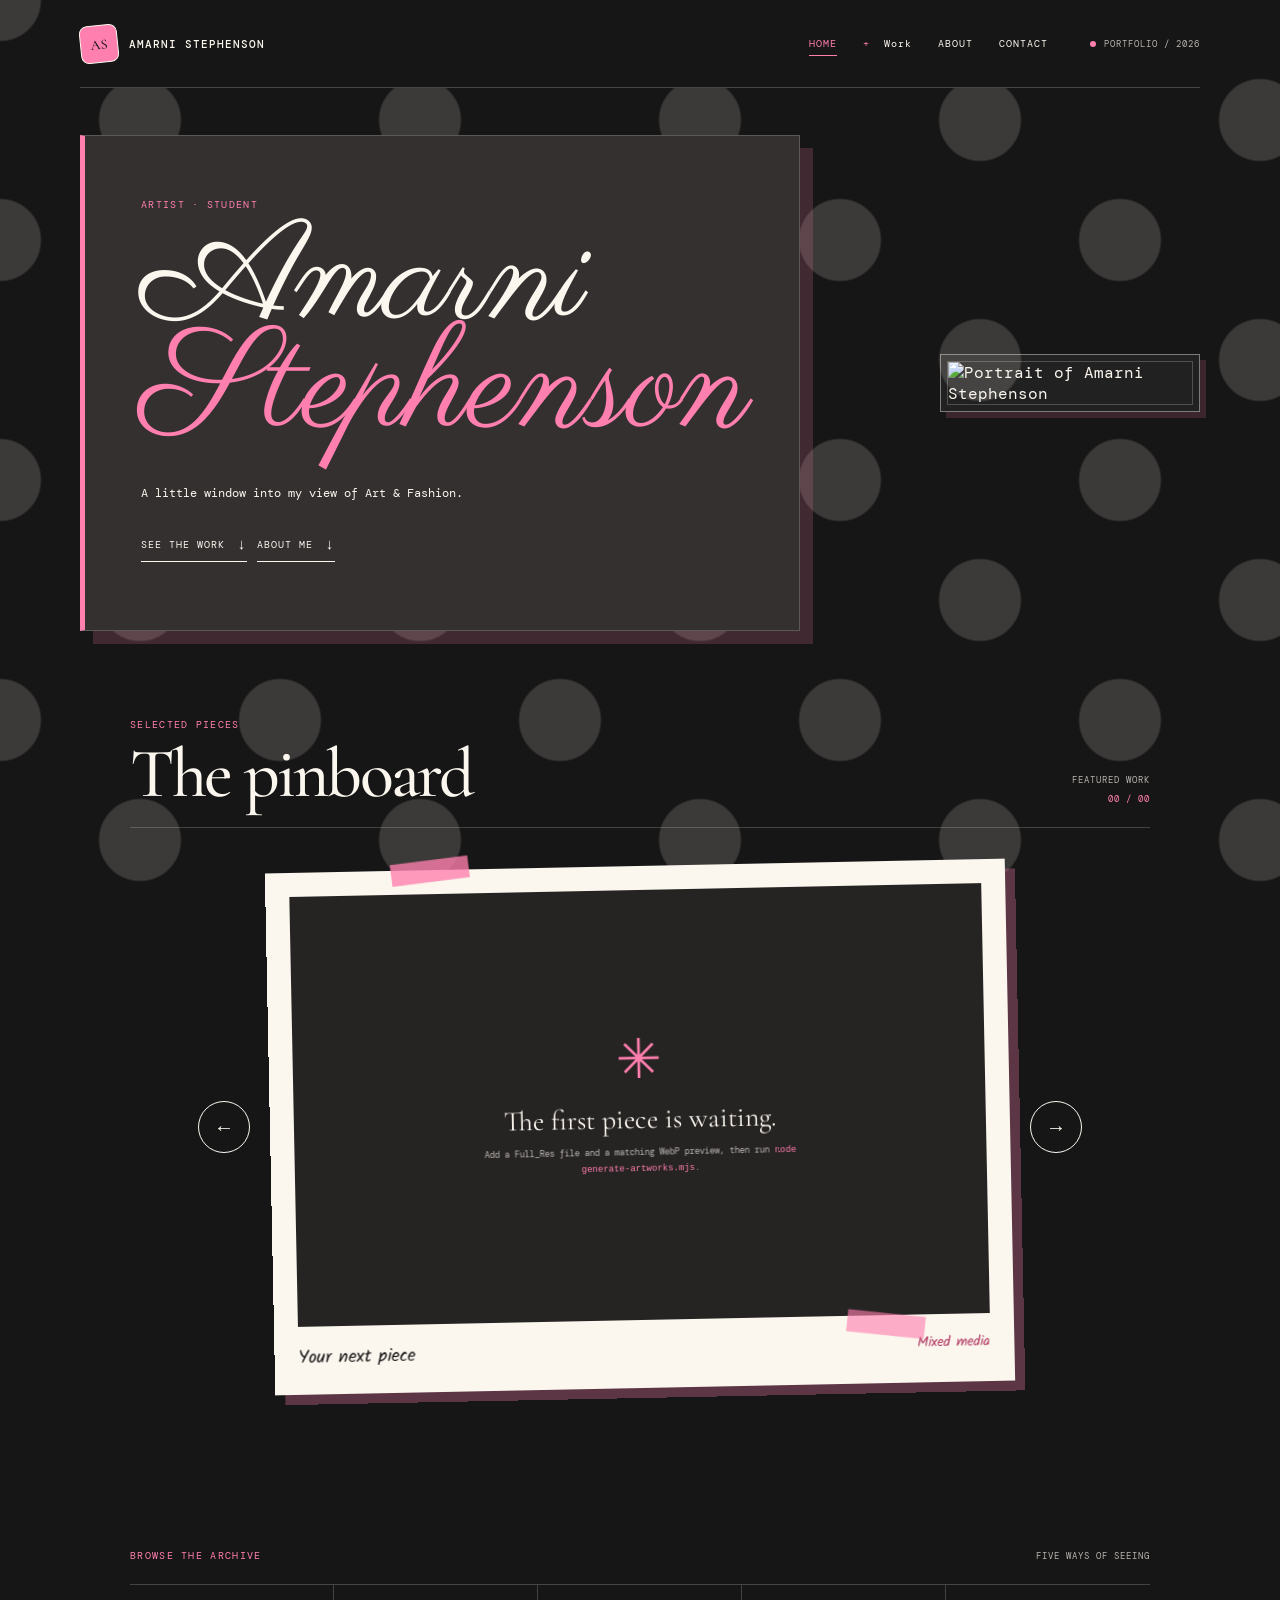
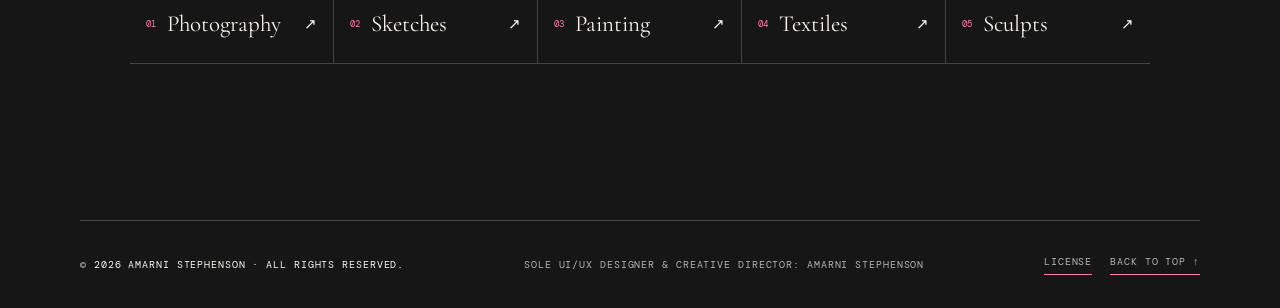
==== index.html @ f70d3f5b "Add files via upload" ====
<!doctype html>
<html lang="en">
  <head>
    <meta charset="utf-8" />
    <meta name="viewport" content="width=device-width, initial-scale=1" />
    <meta name="author" content="Amarni Stephenson" />
    <meta name="copyright" content="Copyright 2026 Amarni Stephenson. All rights reserved." />
    <meta name="rights" content="All artwork, UI/UX design, and creative direction are protected." />
    <meta
      name="description"
      content="The portfolio of Amarni Stephenson — art, fashion, and found details."
    />
    <title>Marnies Art | Portfolio</title>
    <link rel="preconnect" href="https://fonts.googleapis.com" />
    <link rel="preconnect" href="https://fonts.gstatic.com" crossorigin />
    <link rel="stylesheet" href="index.css" />
  </head>

  <body id="top">
    <!-- Keep the header the same across pages so the site never feels lost. -->
    <header class="site-header">
      <a class="brand" href="index.html" aria-label="Amarni Stephenson home">
        <span class="brand-mark" aria-hidden="true">AS</span>
        <span class="brand-name">Amarni Stephenson</span>
      </a>

      <nav class="main-nav" aria-label="Primary navigation">
        <div class="nav-primary">
          <a class="is-current" href="index.html">Home</a>
          <button
            class="work-trigger"
            type="button"
            aria-expanded="false"
            aria-controls="work-links"
          >
            Work
          </button>
          <a href="about.html">About</a>
          <a href="contact.html">Contact</a>
        </div>
        <div class="work-dropdown" id="work-links" hidden>
          <a href="photography.html">Photography</a>
          <a href="sketches.html">Sketches</a>
          <a href="painting.html">Painting</a>
          <a href="textiles.html">Textiles</a>
          <a href="sculpts.html">Sculpts</a>
        </div>
      </nav>

      <span class="header-note">Portfolio / 2026</span>
    </header>

    <main>
      <section
        class="hero hero--with-conservatory"
        aria-labelledby="hero-title"
      >
        <div class="hero-copy reveal">
          <p class="eyebrow">Artist · Student</p>
          <h1 id="hero-title">Amarni<br /><em>Stephenson</em></h1>
          <p class="intro">A little window into my view of Art & Fashion.</p>
          <a class="text-link" href="#work"
            >See the work <span aria-hidden="true">↓</span></a
          >

          <a class="text-link" href="about.html"
            >About Me <span aria-hidden="true">↓</span></a
          >
        </div>

        <aside
          class="hero-conservatory reveal-delay"
          aria-label="Portrait of Amarni Stephenson"
        >
          <img
            src="public/Assets/Profile/me.webp"
            alt="Portrait of Amarni Stephenson"
            loading="eager"
            decoding="async"
          />
        </aside>
      </section>

      <section class="work-section" id="work" aria-labelledby="work-title">
        <div class="section-heading">
          <div>
            <p class="eyebrow">Selected pieces</p>
            <h2 id="work-title">The pinboard</h2>
          </div>
          <p class="section-caption">
            Featured work <span id="slide-count">01 / 01</span>
          </p>
        </div>

        <!-- Artwork comes from generated public/artworks.js. -->
        <div
          class="gallery"
          data-gallery
          data-category="All"
          role="group"
          aria-roledescription="carousel"
          aria-label="Selected artwork"
        >
          <button
            class="gallery-button previous"
            type="button"
            aria-label="Previous artwork"
          >
            ←
          </button>

          <figure class="artwork-frame">
            <div class="tape tape-left" aria-hidden="true"></div>
            <div class="tape tape-right" aria-hidden="true"></div>
            <div class="artwork-image-wrap">
              <img
                class="artwork-image"
                alt=""
                loading="lazy"
                decoding="async"
              />
              <div class="empty-artwork">
                <span class="empty-star" aria-hidden="true">✳</span>
                <p>The first piece is waiting.</p>
                <small
                  >Add a Full_Res file and a matching WebP preview, then run
                  <code>node generate-artworks.mjs</code>.</small
                >
              </div>
            </div>
            <figcaption class="artwork-label">
              <span class="artwork-title">Your next piece</span>
              <span class="artwork-medium">Mixed media</span>
            </figcaption>
          </figure>

          <button
            class="gallery-button next"
            type="button"
            aria-label="Next artwork"
          >
            →
          </button>
        </div>

        <div class="gallery-footer">
          <div
            class="gallery-dots"
            role="group"
            aria-label="Choose an artwork"
          ></div>
        </div>
      </section>

      <section class="category-section" aria-labelledby="collections-title">
        <div class="section-heading section-heading--compact">
          <p class="eyebrow" id="collections-title">Browse the archive</p>
          <p class="section-caption">Five ways of seeing</p>
        </div>

        <div class="category-links">
          <a href="photography.html"
            ><span>01</span> Photography <b aria-hidden="true">↗</b></a
          >
          <a href="sketches.html"
            ><span>02</span> Sketches <b aria-hidden="true">↗</b></a
          >
          <a href="painting.html"
            ><span>03</span> Painting <b aria-hidden="true">↗</b></a
          >
          <a href="textiles.html"
            ><span>04</span> Textiles <b aria-hidden="true">↗</b></a
          >
          <a href="sculpts.html"
            ><span>05</span> Sculpts <b aria-hidden="true">↗</b></a
          >
        </div>

        <!-- The grid is populated from the same artwork list as the carousel. -->
        <div
          class="archive-grid"
          data-artwork-grid
          aria-label="Artwork archive"
        ></div>
      </section>
    </main>

    <footer class="site-footer">
      <span>© Amarni Stephenson</span>
      <span>All Artistic UI/UX Design By Amarni Stephenson</span>
      <a href="#top">Back to top ↑</a>
      <span class="footer-notice">&copy; 2026 Amarni Stephenson &middot; All rights reserved.</span>
      <span class="footer-credit">Sole UI/UX Designer &amp; Creative Director: Amarni Stephenson</span>
      <div class="footer-actions">
        <a href="LICENSE.md">License</a>
        <a href="#top">Back to top &uarr;</a>
      </div>
    </footer>

    <script src="public/artworks.js"></script>
    <script src="scripts.js"></script>
  </body>
</html>
---- index.css ----
@import url("https://fonts.googleapis.com/css2?family=Cormorant+Garamond:ital,wght@0,500;0,600;1,500;1,600&family=DM+Mono:wght@400;500&family=Kalam:wght@400;700&family=Parisienne&display=swap");

/*
  The small design system. Keeping the colours and spacing here makes this
  much easier to change later — even when the site gets a little bigger.
*/
:root {
  --paper: #171616;
  --paper-soft: #262323;
  --paper-card: #343030;
  --ink: #fbf7ef;
  --ink-muted: rgba(251, 247, 239, 0.7);
  --accent: #ff7fae;
  --line: rgba(251, 247, 239, 0.2);
  --serif: "Cormorant Garamond", Georgia, serif;
  --hand: "Kalam", cursive;
  --script: "Parisienne", cursive;
  --mono: "DM Mono", monospace;
  --page-width: min(1120px, calc(100% - 48px));
}

* {
  box-sizing: border-box;
}

html {
  scroll-behavior: smooth;
}

body {
  min-width: 320px;
  margin: 0;
  overflow-x: hidden;
  color: var(--ink);
  background-color: var(--paper);
  background-image:
    radial-gradient(circle, rgba(251, 247, 239, 0.16) 0 40px, transparent 42px),
    radial-gradient(circle, rgba(251, 247, 239, 0.16) 0 40px, transparent 42px);
  background-size: 280px 240px;
  background-position:
    0 0,
    140px 120px;
  background-attachment: fixed;
  font-family: var(--mono);
}

img {
  max-width: 100%;
}

a {
  color: inherit;
  text-decoration: none;
}

button,
input {
  font: inherit;
}

button {
  color: inherit;
}

:focus-visible {
  outline: 2px solid var(--accent);
  outline-offset: 4px;
}

.site-header,
main,
.site-footer {
  position: relative;
  z-index: 1;
}

/* Header and footer */
.site-header,
.site-footer {
  display: flex;
  align-items: center;
  justify-content: space-between;
  width: var(--page-width);
  margin: 0 auto;
}

.site-header {
  /* The menu needs to sit above animated hero cards, not just above its own bar. */
  z-index: 10;
  min-height: 88px;
  border-bottom: 1px solid var(--line);
  background: var(--paper);
}

.brand {
  display: inline-flex;
  align-items: center;
  gap: 11px;
  font-size: 11px;
  font-weight: 500;
  letter-spacing: 0.09em;
  text-transform: uppercase;
}

.brand-mark {
  display: grid;
  width: 38px;
  height: 38px;
  place-items: center;
  border: 1px solid var(--ink);
  border-radius: 8px;
  color: var(--paper);
  background: var(--accent);
  font-family: var(--serif);
  font-size: 14px;
  letter-spacing: 0;
  transform: rotate(-6deg);
}

.main-nav {
  margin-left: auto;
  margin-right: 42px;
  font-size: 10px;
  letter-spacing: 0.1em;
  text-transform: uppercase;
}

.nav-primary {
  display: flex;
  align-items: center;
  gap: 26px;
}

.nav-primary > a,
.work-trigger {
  position: relative;
  display: block;
  padding: 6px 0;
  border: 0;
  color: inherit;
  background: transparent;
  cursor: pointer;
  font: inherit;
  letter-spacing: inherit;
  transition: color 180ms ease;
}

.work-trigger::before {
  margin-right: 7px;
  color: var(--accent);
  content: "+";
}

.work-trigger::after,
.nav-primary > a::after {
  position: absolute;
  right: 0;
  bottom: 0;
  left: 0;
  height: 1px;
  background: var(--accent);
  content: "";
  opacity: 0;
  transform: scaleX(0.3);
  transition:
    opacity 180ms ease,
    transform 180ms ease;
}

.nav-primary > a:hover,
.work-trigger:hover,
.main-nav .is-current {
  color: var(--accent);
}

.nav-primary > a:hover::after,
.work-trigger:hover::after,
.main-nav .is-current::after {
  opacity: 1;
  transform: scaleX(1);
}

.work-trigger[aria-expanded="true"]::before {
  content: "−";
}

.work-dropdown {
  display: flex;
  align-items: center;
  gap: 5px;
  margin-top: 8px;
  padding-top: 8px;
  border-top: 1px solid var(--line);
}

.work-dropdown[hidden] {
  display: none;
}

.work-dropdown a {
  display: flex;
  align-items: center;
  justify-content: space-between;
  padding: 5px 6px;
  color: var(--ink-muted);
  font-family: var(--mono);
  font-size: 8px;
  letter-spacing: 0.07em;
  text-transform: uppercase;
  white-space: nowrap;
  transition:
    color 180ms ease,
    background 180ms ease;
}

.work-dropdown a::after {
  display: none;
}

.work-dropdown a:hover {
  color: var(--accent);
  background: rgba(251, 247, 239, 0.07);
}

.header-note,
.section-caption {
  color: var(--ink-muted);
  font-size: 9px;
  letter-spacing: 0.11em;
  text-transform: uppercase;
}

.header-note::before {
  display: inline-block;
  width: 6px;
  height: 6px;
  margin-right: 8px;
  border-radius: 50%;
  background: var(--accent);
  content: "";
}

/* Home */
.hero {
  position: relative;
  display: flex;
  align-items: center;
  width: var(--page-width);
  min-height: 590px;
  margin: 0 auto;
}

.hero-copy,
.page-hero {
  border: 1px solid var(--line);
  border-left: 5px solid var(--accent);
  background: var(--paper-card);
  box-shadow: 13px 13px 0 rgba(255, 127, 174, 0.18);
}

.hero-copy {
  max-width: 720px;
  padding: 62px 56px 68px;
}

/* A little glasshouse panel gives the homepage portrait its own quiet place. */
.hero--with-conservatory {
  display: grid;
  grid-template-columns: minmax(0, 720px) minmax(210px, 260px);
  align-items: center;
  justify-content: space-between;
  gap: clamp(24px, 5vw, 64px);
}

.hero-conservatory {
  position: relative;
  width: min(100%, 260px);
  justify-self: end;
  padding: 6px;
  overflow: hidden;
  border: 1px solid rgba(251, 247, 239, 0.42);
  background: rgba(251, 247, 239, 0.05);
  box-shadow: 6px 6px 0 rgba(255, 127, 174, 0.16);
}

.hero-conservatory img {
  display: block;
  width: 100%;
  height: auto;
  border: 1px solid rgba(251, 247, 239, 0.22);
  transform: none;
}

.eyebrow {
  margin: 0 0 18px;
  color: var(--accent);
  font-size: 10px;
  letter-spacing: 0.13em;
  text-transform: uppercase;
}

h1,
h2,
p {
  margin-top: 0;
}

h1,
h2 {
  font-family: var(--serif);
  font-weight: 500;
  letter-spacing: -0.04em;
}

h1 {
  margin-bottom: 24px;
  font-family: var(--script);
  font-size: clamp(76px, 11vw, 148px);
  font-weight: 400;
  letter-spacing: 0;
  line-height: 0.77;
}

h1 em,
h2 em {
  color: var(--accent);
  font-style: normal;
}

.intro,
.page-lede {
  max-width: 390px;
  margin-top: 3em;
  margin-bottom: 28px;
  font-size: 12px;
  line-height: 1.85;
}

.text-link,
.page-back-link {
  display: inline-flex;
  align-items: center;
  gap: 12px;
  border-bottom: 1px solid currentColor;
  padding-bottom: 7px;
  font-size: 10px;
  letter-spacing: 0.1em;
  text-transform: uppercase;
  transition: color 180ms ease;
}

.text-link:hover,
.page-back-link:hover {
  color: var(--accent);
}

.text-link span {
  font-size: 15px;
}

/* Gallery */
.work-section,
.category-section {
  width: min(1020px, calc(100% - 48px));
  margin-right: auto;
  margin-left: auto;
}

.work-section {
  margin-top: 40px;
  margin-bottom: 130px;
}

.section-heading {
  display: flex;
  align-items: end;
  justify-content: space-between;
  gap: 28px;
  margin-bottom: 38px;
  padding-bottom: 22px;
  border-bottom: 1px solid var(--line);
}

.section-heading .eyebrow {
  margin-bottom: 11px;
}

.section-heading--compact {
  margin-bottom: 0;
}

.section-heading--compact .eyebrow {
  margin-bottom: 0;
}

h2 {
  margin-bottom: 0;
  font-size: clamp(42px, 6vw, 70px);
  line-height: 0.9;
}

.section-caption {
  margin: 0;
  white-space: nowrap;
}

.section-caption span {
  display: block;
  margin-top: 7px;
  color: var(--accent);
  text-align: right;
}

.gallery {
  display: grid;
  grid-template-columns: 52px minmax(0, 740px) 52px;
  align-items: center;
  justify-content: center;
  gap: 20px;
}

.gallery-button {
  display: grid;
  width: 52px;
  height: 52px;
  place-items: center;
  border: 1px solid var(--ink);
  border-radius: 50%;
  background: transparent;
  cursor: pointer;
  font-size: 20px;
  transition:
    color 180ms ease,
    background 180ms ease,
    transform 180ms ease;
}

.gallery-button:hover {
  color: var(--paper);
  background: var(--ink);
  transform: translateY(-2px);
}

.artwork-frame {
  position: relative;
  margin: 0;
  padding: 24px 24px 22px;
  color: var(--paper);
  background: #fbf7ef;
  box-shadow: 10px 10px 0 rgba(255, 127, 174, 0.3);
  transform: rotate(-1.15deg);
}

.artwork-image-wrap {
  display: grid;
  position: relative;
  min-height: 430px;
  place-items: center;
  overflow: hidden;
  background: var(--paper-soft);
}

.artwork-image {
  grid-area: 1 / 1;
  display: block;
  width: 100%;
  height: 430px;
  opacity: 0;
  cursor: zoom-in;
  object-fit: contain;
  transition:
    opacity 180ms ease,
    transform 180ms ease;
}

.artwork-image.is-visible {
  opacity: 1;
}

.artwork-image.is-visible:hover {
  transform: scale(1.01);
}

.artwork-image:fullscreen {
  width: 100vw;
  height: 100vh;
  background: var(--paper);
  cursor: zoom-out;
  object-fit: contain;
}

.artwork-image::backdrop {
  background: var(--paper);
}

.artwork-loader {
  position: absolute;
  inset: 0;
  display: grid;
  place-items: center;
  align-content: center;
  gap: 12px;
  color: var(--ink-muted);
  font-size: 10px;
  letter-spacing: 0.1em;
  text-transform: uppercase;
}

.artwork-loader[hidden] {
  display: none;
}

.loader-mark {
  width: 28px;
  height: 28px;
  border: 2px solid rgba(251, 247, 239, 0.25);
  border-top-color: var(--accent);
  border-radius: 50%;
  animation: spin 700ms linear infinite;
}

.empty-artwork {
  grid-area: 1 / 1;
  display: grid;
  width: 100%;
  min-height: 430px;
  padding: 35px;
  place-items: center;
  align-content: center;
  color: var(--ink);
  text-align: center;
}

.empty-artwork[hidden] {
  display: none;
}

.empty-star {
  color: var(--accent);
  font-family: var(--serif);
  font-size: 55px;
  line-height: 1;
}

.empty-artwork p {
  margin: 14px 0 9px;
  font-family: var(--serif);
  font-size: 28px;
}

.empty-artwork small {
  max-width: 320px;
  color: var(--ink-muted);
  font-size: 9px;
  line-height: 1.7;
}

.empty-artwork code {
  color: var(--accent);
}

.artwork-label {
  display: flex;
  justify-content: space-between;
  gap: 20px;
  padding-top: 17px;
  font-family: var(--hand);
  font-size: 18px;
}

.artwork-medium {
  color: #ae315c;
  font-size: 14px;
}

.tape {
  position: absolute;
  z-index: 1;
  width: 78px;
  height: 22px;
  background: rgba(255, 127, 174, 0.78);
}

.tape-left {
  top: -10px;
  left: 17%;
  transform: rotate(-6deg);
}

.tape-right {
  right: 12%;
  bottom: 48px;
  background: rgba(255, 127, 174, 0.62);
  transform: rotate(7deg);
}

.gallery-footer {
  display: flex;
  justify-content: center;
  margin-top: 31px;
}

.gallery-dots {
  display: flex;
  gap: 8px;
}

.gallery-dot {
  width: 8px;
  height: 8px;
  padding: 0;
  border: 1px solid var(--ink);
  border-radius: 50%;
  background: transparent;
  cursor: pointer;
}

.gallery-dot.is-active {
  background: var(--ink);
}

.category-section {
  margin-bottom: 138px;
}

.archive-grid {
  display: grid;
  grid-template-columns: repeat(auto-fit, minmax(130px, 145px));
  justify-content: center;
  gap: 10px;
  margin: 18px 0 30px;
}

.archive-card {
  position: relative;
  display: grid;
  width: 145px;
  min-height: 132px;
  padding: 0;
  overflow: hidden;
  border: 1px solid var(--line);
  color: var(--ink);
  background: var(--paper-soft);
  cursor: zoom-in;
  text-align: left;
}

.archive-card img {
  width: 100%;
  height: 100%;
  grid-area: 1 / 1;
  opacity: 0;
  object-fit: contain;
  transition:
    opacity 180ms ease,
    transform 180ms ease;
}

.archive-card.is-loaded img {
  opacity: 1;
}

.archive-card:hover img {
  transform: scale(1.02);
}

.archive-loader,
.archive-label {
  z-index: 1;
  grid-area: 1 / 1;
}

.archive-loader {
  display: grid;
  place-items: center;
  color: var(--ink-muted);
  font-size: 8px;
  letter-spacing: 0.08em;
  text-transform: uppercase;
}

.archive-loader[hidden] {
  display: none;
}

.archive-label {
  align-self: end;
  justify-self: stretch;
  padding: 9px 10px;
  color: var(--ink);
  background: linear-gradient(transparent, rgba(23, 22, 22, 0.8));
  font-size: 9px;
  letter-spacing: 0.08em;
  text-transform: uppercase;
}

.category-links {
  display: grid;
  grid-template-columns: repeat(5, 1fr);
  border-bottom: 1px solid var(--line);
}

.category-links a {
  display: flex;
  min-height: 78px;
  align-items: center;
  gap: 11px;
  padding: 0 16px;
  border-right: 1px solid var(--line);
  font-family: var(--serif);
  font-size: 23px;
  transition:
    color 180ms ease,
    background 180ms ease;
}

.category-links a:last-child {
  border-right: 0;
}

.category-links a:hover {
  color: var(--accent);
  background: var(--paper-card);
}

.category-links span {
  color: var(--accent);
  font-family: var(--mono);
  font-size: 9px;
}

.category-links b {
  margin-left: auto;
  font-family: var(--mono);
  font-size: 15px;
  font-weight: 400;
}

/* Inner pages */
.page-main {
  width: min(1020px, calc(100% - 48px));
  margin: 0 auto;
  padding: 100px 8% 138px;
}

.page-hero {
  max-width: 780px;
  padding: 52px 56px 59px;
}

.page-hero h1 {
  max-width: 690px;
  margin-bottom: 27px;
  font-family: var(--serif);
  font-size: clamp(59px, 8vw, 102px);
  line-height: 0.83;
}

/* The portrait belongs with the first hello, before the longer about note. */
.page-hero--about {
  display: grid;
  grid-template-columns: minmax(0, 1fr) minmax(170px, 0.5fr);
  align-items: end;
  gap: clamp(24px, 5vw, 52px);
  padding-bottom: 22px;
}

.about-hero-copy {
  min-width: 0;
}

.page-hero--about .page-lede {
  margin-bottom: 0;
}

.hero-profile-portrait {
  width: 100%;
  max-width: 245px;
  justify-self: end;
  aspect-ratio: 0.7;
  border: 1px solid rgba(251, 247, 239, 0.42);
  object-fit: cover;
  object-position: center 52%;
  transform: translateY(-40%) rotate(2.5deg);
}

.about-layout {
  display: grid;
  grid-template-columns: 0.9fr 1.1fr;
  align-items: center;
  gap: 9%;
  margin-top: 95px;
}

.about-note {
  display: flex;
  min-height: 340px;
  flex-direction: column;
  justify-content: space-between;
  padding: 30px 34px;
  border-left: 4px solid var(--accent);
  background: var(--paper-card);
  transform: rotate(-1.5deg);
}

.note-number {
  color: var(--accent);
  font-size: 10px;
  letter-spacing: 0.12em;
  text-transform: uppercase;
}

.about-note h2 {
  font-size: clamp(44px, 6vw, 72px);
  line-height: 0.85;
}

.note-signature {
  align-self: end;
  color: var(--accent);
  font-family: var(--hand);
  font-size: 18px;
  transform: rotate(-5deg);
}

.about-copy-large {
  max-width: 430px;
  font-size: 13px;
  line-height: 2;
}

.about-copy-large p {
  margin-bottom: 20px;
}

/* About: one quiet set of tabs keeps the long notes easy to read. */
.inspirations-section {
  margin-top: 128px;
}

.inspiration-tabs {
  display: flex;
  gap: 7px;
  margin-bottom: 30px;
  border-bottom: 1px solid var(--line);
}

.inspiration-tab {
  position: relative;
  padding: 11px 13px 12px;
  border: 0;
  color: var(--ink-muted);
  background: transparent;
  cursor: pointer;
  font-size: 9px;
  letter-spacing: 0.08em;
  text-transform: uppercase;
  transition: color 180ms ease;
}

.inspiration-tab::after {
  position: absolute;
  right: 13px;
  bottom: -1px;
  left: 13px;
  height: 2px;
  background: var(--accent);
  content: "";
  opacity: 0;
  transform: scaleX(0.5);
  transition:
    opacity 180ms ease,
    transform 180ms ease;
}

.inspiration-tab:hover,
.inspiration-tab.is-active {
  color: var(--ink);
}

.inspiration-tab.is-active::after {
  opacity: 1;
  transform: scaleX(1);
}

.inspiration-panel {
  display: grid;
  grid-template-columns: minmax(210px, 0.72fr) minmax(0, 1.28fr);
  align-items: start;
  gap: clamp(30px, 6vw, 82px);
  padding: 20px 0 2px;
}

.inspiration-panel[hidden] {
  display: none;
}

.inspiration-portrait {
  display: block;
  position: sticky;
  top: 28px;
  margin: 0;
  padding: 12px 12px 10px;
  color: var(--paper);
  background: var(--ink);
  box-shadow: 9px 9px 0 rgba(255, 127, 174, 0.22);
  transform: rotate(-1.5deg);
}

.inspiration-portrait img {
  display: block;
  width: 100%;
  aspect-ratio: 0.76;
  object-fit: cover;
  object-position: center top;
}

.inspiration-portrait figcaption {
  padding: 9px 3px 1px;
  font-size: 7px;
  letter-spacing: 0.06em;
  line-height: 1.45;
  text-transform: uppercase;
}

.inspiration-credit p {
  margin: 0 0 6px;
}

.inspiration-credit a {
  color: inherit;
  text-decoration: underline;
  text-underline-offset: 2px;
}

.inspiration-portrait--type {
  display: grid;
  min-height: 300px;
  place-content: center;
  gap: 9px;
  color: var(--ink);
  background:
    linear-gradient(
      130deg,
      transparent 0 43%,
      rgba(255, 127, 174, 0.7) 43% 48%,
      transparent 48%
    ),
    var(--paper-card);
  text-align: center;
}

.inspiration-portrait--type span {
  color: var(--accent);
  font-family: var(--serif);
  font-size: 80px;
  line-height: 0.8;
}

.inspiration-portrait--type small {
  font-size: 9px;
  letter-spacing: 0.1em;
  text-transform: uppercase;
}

.inspiration-copy {
  max-width: 530px;
  font-size: 13px;
  line-height: 2;
}

.inspiration-copy .eyebrow {
  margin-bottom: 13px;
}

.inspiration-copy h3 {
  margin: 0 0 24px;
  font-family: var(--serif);
  font-size: clamp(40px, 5vw, 59px);
  font-weight: 500;
  letter-spacing: -0.04em;
  line-height: 0.88;
}

.inspiration-copy p {
  margin-bottom: 20px;
}

.contact-card {
  max-width: 700px;
  margin: 100px auto 0;
  padding: 35px 40px 42px;
  border: 1px solid var(--line);
  background: var(--paper-card);
  box-shadow: 13px 13px 0 rgba(255, 127, 174, 0.18);
}

.contact-card-label {
  margin: 56px 0 12px;
  color: var(--ink-muted);
  font-size: 10px;
  letter-spacing: 0.1em;
  text-transform: uppercase;
}

.contact-email {
  display: inline-block;
  border-bottom: 1px solid var(--ink);
  padding-bottom: 8px;
  font-family: var(--serif);
  font-size: clamp(31px, 5vw, 60px);
  line-height: 1;
  transition: color 180ms ease;
}

.contact-email:hover {
  color: var(--accent);
}

.contact-email span {
  color: var(--accent);
  font-size: 0.7em;
}

.contact-details {
  display: flex;
  gap: 28px;
  margin-top: 42px;
  color: var(--ink-muted);
  font-size: 10px;
  letter-spacing: 0.08em;
  line-height: 1.5;
  text-transform: uppercase;
}

.category-gallery {
  margin-top: 100px;
}

.page-back-link {
  margin-top: 84px;
}

/* Dont overdo the movement: one quiet entrance is more than enough. */
.reveal {
  animation: page-in 650ms cubic-bezier(0.2, 0.75, 0.25, 1) both;
}

.reveal-delay {
  animation: page-in 650ms 120ms cubic-bezier(0.2, 0.75, 0.25, 1) both;
}

.reveal-delay-2 {
  animation: page-in 650ms 240ms cubic-bezier(0.2, 0.75, 0.25, 1) both;
}

@keyframes page-in {
  from {
    opacity: 0;
    transform: translateY(18px);
  }

  to {
    opacity: 1;
    transform: translateY(0);
  }
}

@keyframes spin {
  to {
    transform: rotate(360deg);
  }
}

.site-footer {
  min-height: 88px;
  border-top: 1px solid var(--line);
  color: var(--ink-muted);
  background: var(--paper);
  font-size: 10px;
  letter-spacing: 0.09em;
  text-transform: uppercase;
}

.site-footer > span:not(.footer-notice):not(.footer-credit),
.site-footer > a {
  display: none;
}

.footer-notice {
  color: var(--ink);
}

.footer-credit {
  color: var(--ink-muted);
  text-align: center;
}

.footer-actions {
  display: flex;
  justify-content: flex-end;
  gap: 18px;
}

.footer-actions a {
  border-bottom: 1px solid var(--accent);
  padding-bottom: 6px;
  transition: color 180ms ease;
}

.footer-actions a:hover {
  color: var(--accent);
}

.site-footer span:first-child {
  color: var(--ink);
}

.site-footer span:nth-child(2) {
  color: var(--ink-muted);
}

.site-footer a {
  border-bottom: 1px solid var(--accent);
  padding-bottom: 6px;
  transition: color 180ms ease;
}

.site-footer a:hover {
  color: var(--accent);
}

@media (prefers-reduced-motion: reduce) {
  *,
  *::before,
  *::after {
    scroll-behavior: auto !important;
    animation-duration: 0.01ms !important;
    animation-iteration-count: 1 !important;
    transition-duration: 0.01ms !important;
  }
}

@media (max-width: 720px) {
  :root {
    --page-width: min(100% - 36px, 560px);
  }

  .site-header {
    min-height: 72px;
  }

  .brand-name,
  .header-note {
    display: none;
  }

  .main-nav {
    margin-right: 0;
    max-width: calc(100vw - 90px);
  }

  .nav-primary {
    flex-wrap: wrap;
    justify-content: flex-end;
    gap: 2px 15px;
  }

  .work-dropdown {
    flex-wrap: wrap;
    justify-content: flex-end;
  }

  .hero {
    display: block;
    min-height: 530px;
  }

  .hero--with-conservatory {
    min-height: 0;
    padding: 42px 0 64px;
  }

  .hero-copy {
    padding: 86px 25px 42px;
  }

  .hero--with-conservatory .hero-copy {
    padding-top: 46px;
  }

  .hero-conservatory {
    width: min(205px, 58%);
    margin: 22px 9% 0 auto;
  }

  h1 {
    font-size: clamp(59px, 17vw, 90px);
  }

  .work-section,
  .category-section,
  .page-main {
    width: min(100% - 36px, 560px);
  }

  .work-section {
    margin-top: 14px;
    margin-bottom: 92px;
  }

  .section-heading {
    align-items: start;
  }

  .gallery {
    grid-template-columns: 34px minmax(0, 1fr) 34px;
    gap: 8px;
  }

  .gallery-button {
    width: 34px;
    height: 34px;
    font-size: 16px;
  }

  .artwork-frame {
    padding: 14px 14px 16px;
  }

  .artwork-image-wrap,
  .empty-artwork,
  .artwork-image {
    min-height: 300px;
    height: 300px;
  }

  .artwork-loader {
    min-height: 300px;
  }

  .empty-artwork p {
    font-size: 23px;
  }

  .artwork-label {
    padding-top: 12px;
    font-size: 15px;
  }

  .artwork-medium {
    font-size: 11px;
  }

  .tape-right {
    bottom: 43px;
  }

  .category-section {
    margin-bottom: 92px;
  }

  .archive-grid {
    grid-template-columns: repeat(2, minmax(0, 1fr));
    gap: 10px;
    margin-bottom: 30px;
  }

  .archive-card {
    width: 100%;
    min-height: 132px;
  }

  .category-links {
    grid-template-columns: 1fr 1fr;
  }

  .category-links a {
    min-height: 65px;
    padding: 0 12px;
    font-size: 19px;
  }

  .category-links a:nth-child(even) {
    border-right: 0;
  }

  .category-links a:nth-child(-n + 4) {
    border-bottom: 1px solid var(--line);
  }

  .page-main {
    padding: 76px 4% 102px;
  }

  .page-hero {
    padding: 39px 25px 46px;
  }

  .page-hero h1 {
    font-size: clamp(52px, 15vw, 80px);
  }

  .page-hero--about {
    grid-template-columns: minmax(0, 1fr) minmax(100px, 0.56fr);
    align-items: end;
    gap: 16px;
    padding-bottom: 18px;
  }

  .page-hero--about h1 {
    font-size: clamp(45px, 12vw, 62px);
  }

  .page-hero--about .page-lede {
    margin-top: 2em;
    margin-bottom: 0;
  }

  .hero-profile-portrait {
    max-height: 252px;
    transform: translateY(-40%) rotate(2.5deg);
  }

  .about-layout {
    grid-template-columns: 1fr;
    gap: 53px;
    margin-top: 68px;
  }

  .about-note {
    min-height: 292px;
  }

  .about-copy-large {
    padding: 0 8%;
  }

  .inspirations-section {
    margin-top: 94px;
  }

  .inspiration-tabs {
    gap: 0;
    overflow-x: auto;
  }

  .inspiration-tab {
    flex: 0 0 auto;
    padding-right: 10px;
    padding-left: 10px;
    font-size: 8px;
  }

  .inspiration-tab::after {
    right: 10px;
    left: 10px;
  }

  .inspiration-panel {
    grid-template-columns: 1fr;
    gap: 42px;
  }

  .inspiration-portrait {
    position: static;
    width: min(270px, 78%);
    margin-left: 7%;
  }

  .inspiration-portrait--type {
    min-height: 255px;
  }

  .inspiration-copy {
    padding: 0 8%;
  }

  .contact-card {
    margin-top: 69px;
    padding: 27px 24px 32px;
  }

  .contact-card-label {
    margin-top: 45px;
  }

  .contact-details {
    flex-direction: column;
    gap: 10px;
    margin-top: 34px;
  }

  .category-gallery {
    margin-top: 68px;
  }

  .page-back-link {
    margin-top: 62px;
  }

  .site-footer {
    gap: 12px;
    flex-wrap: wrap;
    padding: 20px 0;
  }

  .site-footer span:nth-child(2) {
    flex-basis: 100%;
    order: 3;
  }

  .footer-credit {
    flex-basis: 100%;
    order: 3;
    text-align: left;
  }

  .footer-actions {
    margin-left: auto;
    gap: 13px;
  }
}
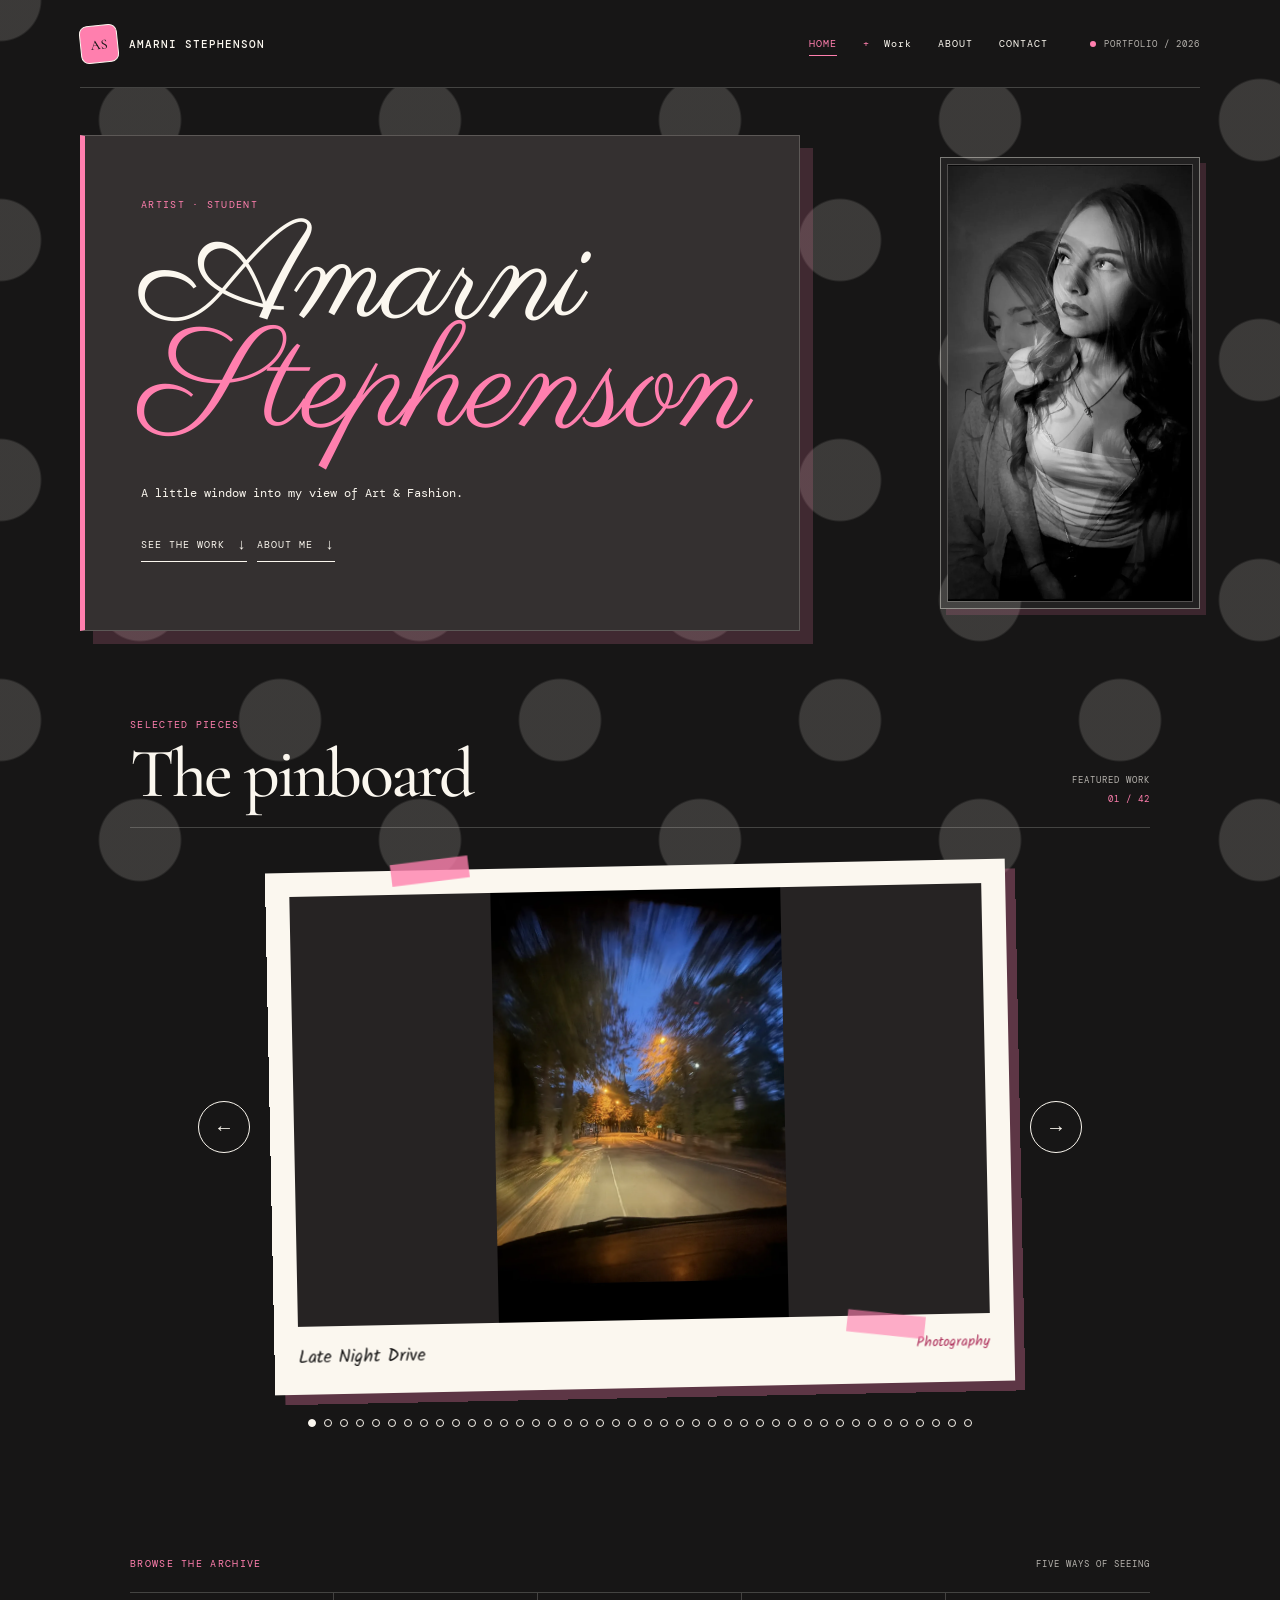
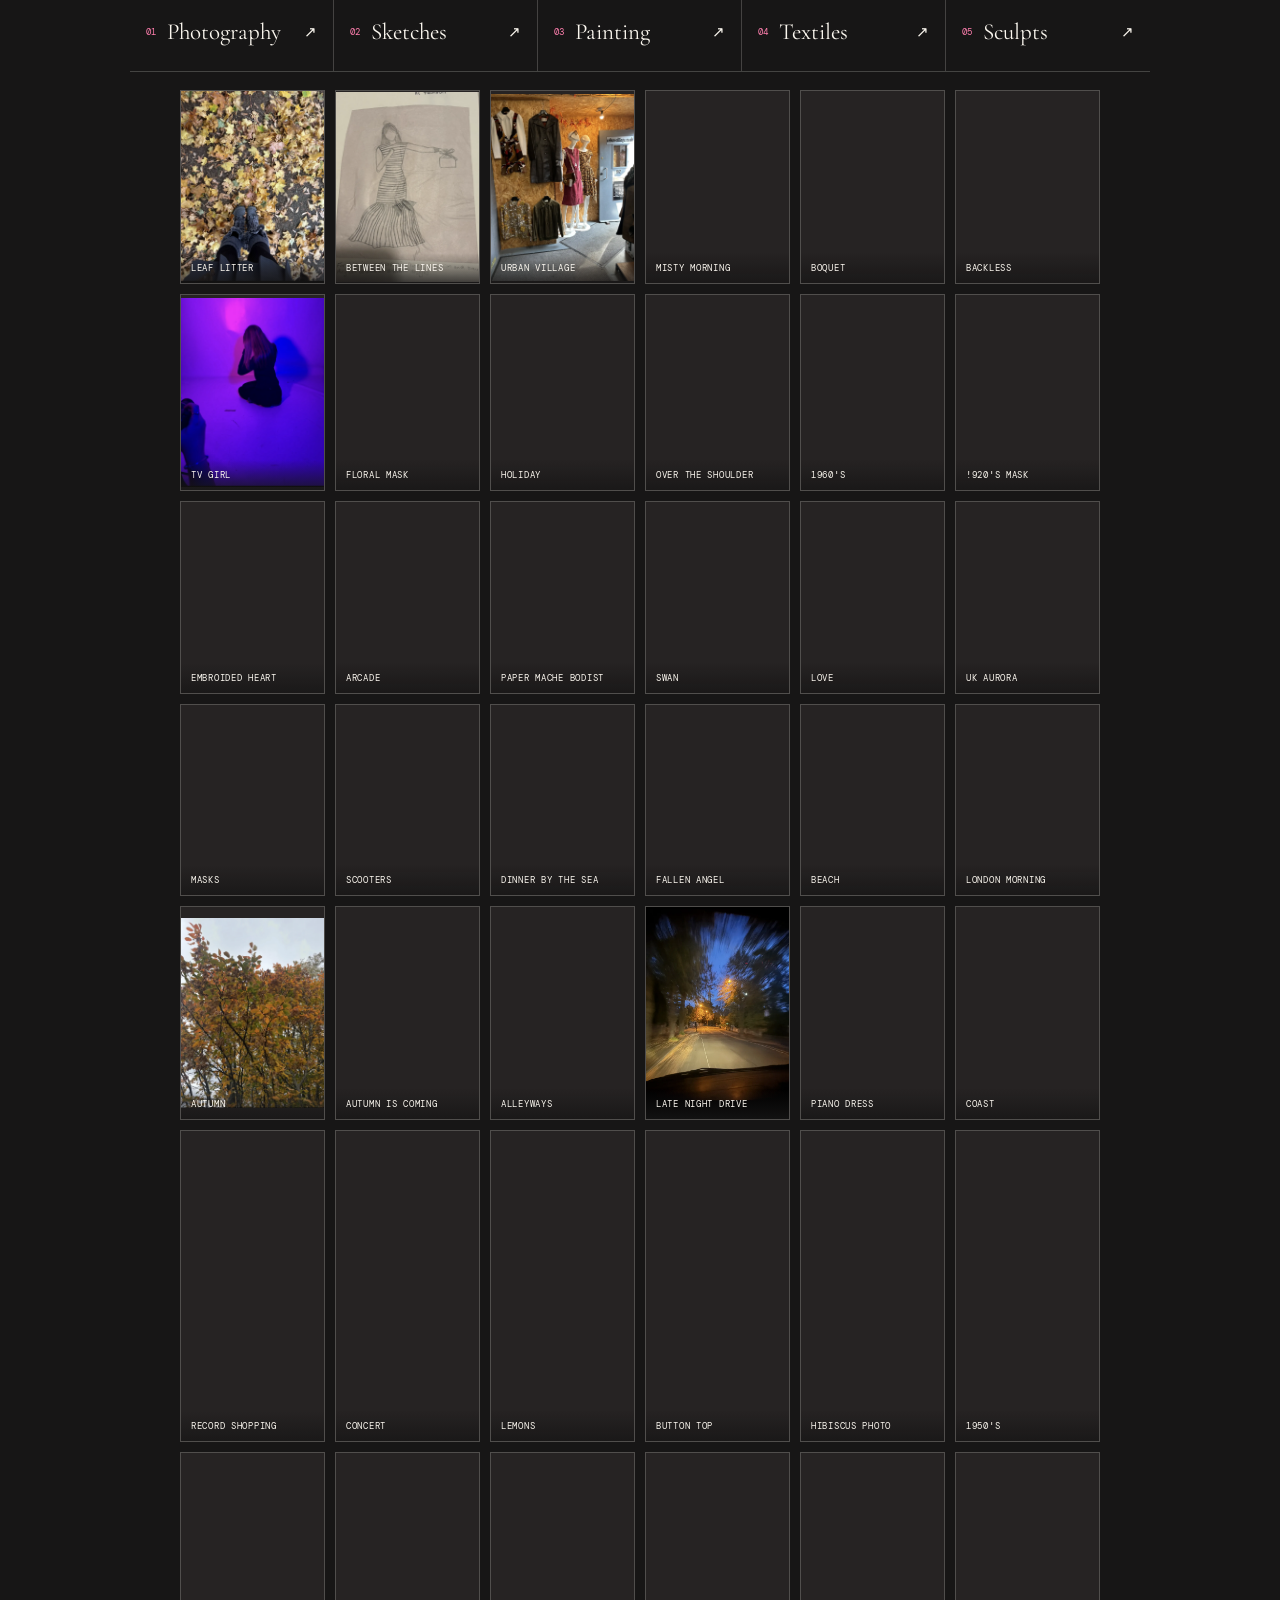
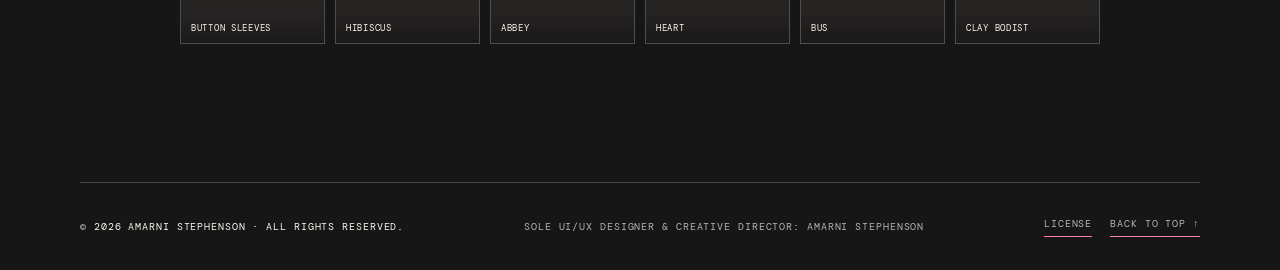
==== commit ca8908a6: "Site Optimisation" ====
--- a/index.html
+++ b/index.html
@@ -123,7 +123,7 @@
                 <span class="empty-star" aria-hidden="true">✳</span>
                 <p>The first piece is waiting.</p>
                 <small
-                  >Add a Full_Res file and a matching WebP preview, then run
+                  >Add a WebP preview, then run
                   <code>node generate-artworks.mjs</code>.</small
                 >
               </div>
--- a/index.css
+++ b/index.css
@@ -493,6 +493,90 @@
   background: var(--paper);
 }
 
+.artwork-viewer {
+  width: 100vw;
+  height: 100vh;
+  max-width: none;
+  max-height: none;
+  padding: 0;
+  border: 0;
+  color: var(--ink);
+  background: var(--paper);
+}
+
+.artwork-viewer::backdrop {
+  background: rgba(25, 22, 22, 0.78);
+}
+
+.artwork-viewer__layout {
+  display: grid;
+  width: 100%;
+  height: 100%;
+  grid-template-columns: minmax(0, 1fr) minmax(250px, 31vw);
+}
+
+.artwork-viewer__image-wrap {
+  display: grid;
+  min-width: 0;
+  padding: clamp(24px, 4vw, 64px);
+  place-items: center;
+  background: #161314;
+}
+
+.artwork-viewer__image {
+  display: block;
+  width: 100%;
+  height: 100%;
+  object-fit: contain;
+}
+
+.artwork-viewer__details {
+  position: relative;
+  display: flex;
+  min-width: 0;
+  padding: 94px clamp(24px, 4vw, 56px) 42px;
+  flex-direction: column;
+  align-items: flex-start;
+  justify-content: flex-start;
+  background: var(--paper);
+}
+
+.artwork-viewer__close {
+  position: absolute;
+  top: 22px;
+  right: 22px;
+  width: 42px;
+  height: 42px;
+  border: 1px solid var(--ink);
+  border-radius: 50%;
+  color: var(--ink);
+  background: transparent;
+  cursor: pointer;
+  font-size: 29px;
+  line-height: 1;
+}
+
+.artwork-viewer__close:hover {
+  color: var(--paper);
+  background: var(--ink);
+}
+
+.artwork-viewer__category {
+  margin: 0 0 14px;
+}
+
+.artwork-viewer__details h2 {
+  font-size: clamp(42px, 5vw, 76px);
+  overflow-wrap: anywhere;
+}
+
+.artwork-viewer__description {
+  margin: 30px 0 0;
+  color: var(--ink-muted);
+  font-size: 14px;
+  line-height: 1.7;
+}
+
 .artwork-loader {
   position: absolute;
   inset: 0;
@@ -1420,4 +1504,20 @@
     margin-left: auto;
     gap: 13px;
   }
-}
+
+  .artwork-viewer__layout {
+    grid-template-columns: 1fr;
+    grid-template-rows: minmax(0, 1fr) auto;
+    overflow-y: auto;
+  }
+
+  .artwork-viewer__image-wrap {
+    min-height: 62vh;
+    padding: 42px 24px;
+  }
+
+  .artwork-viewer__details {
+    min-height: 34vh;
+    padding: 76px 28px 38px;
+  }
+}
